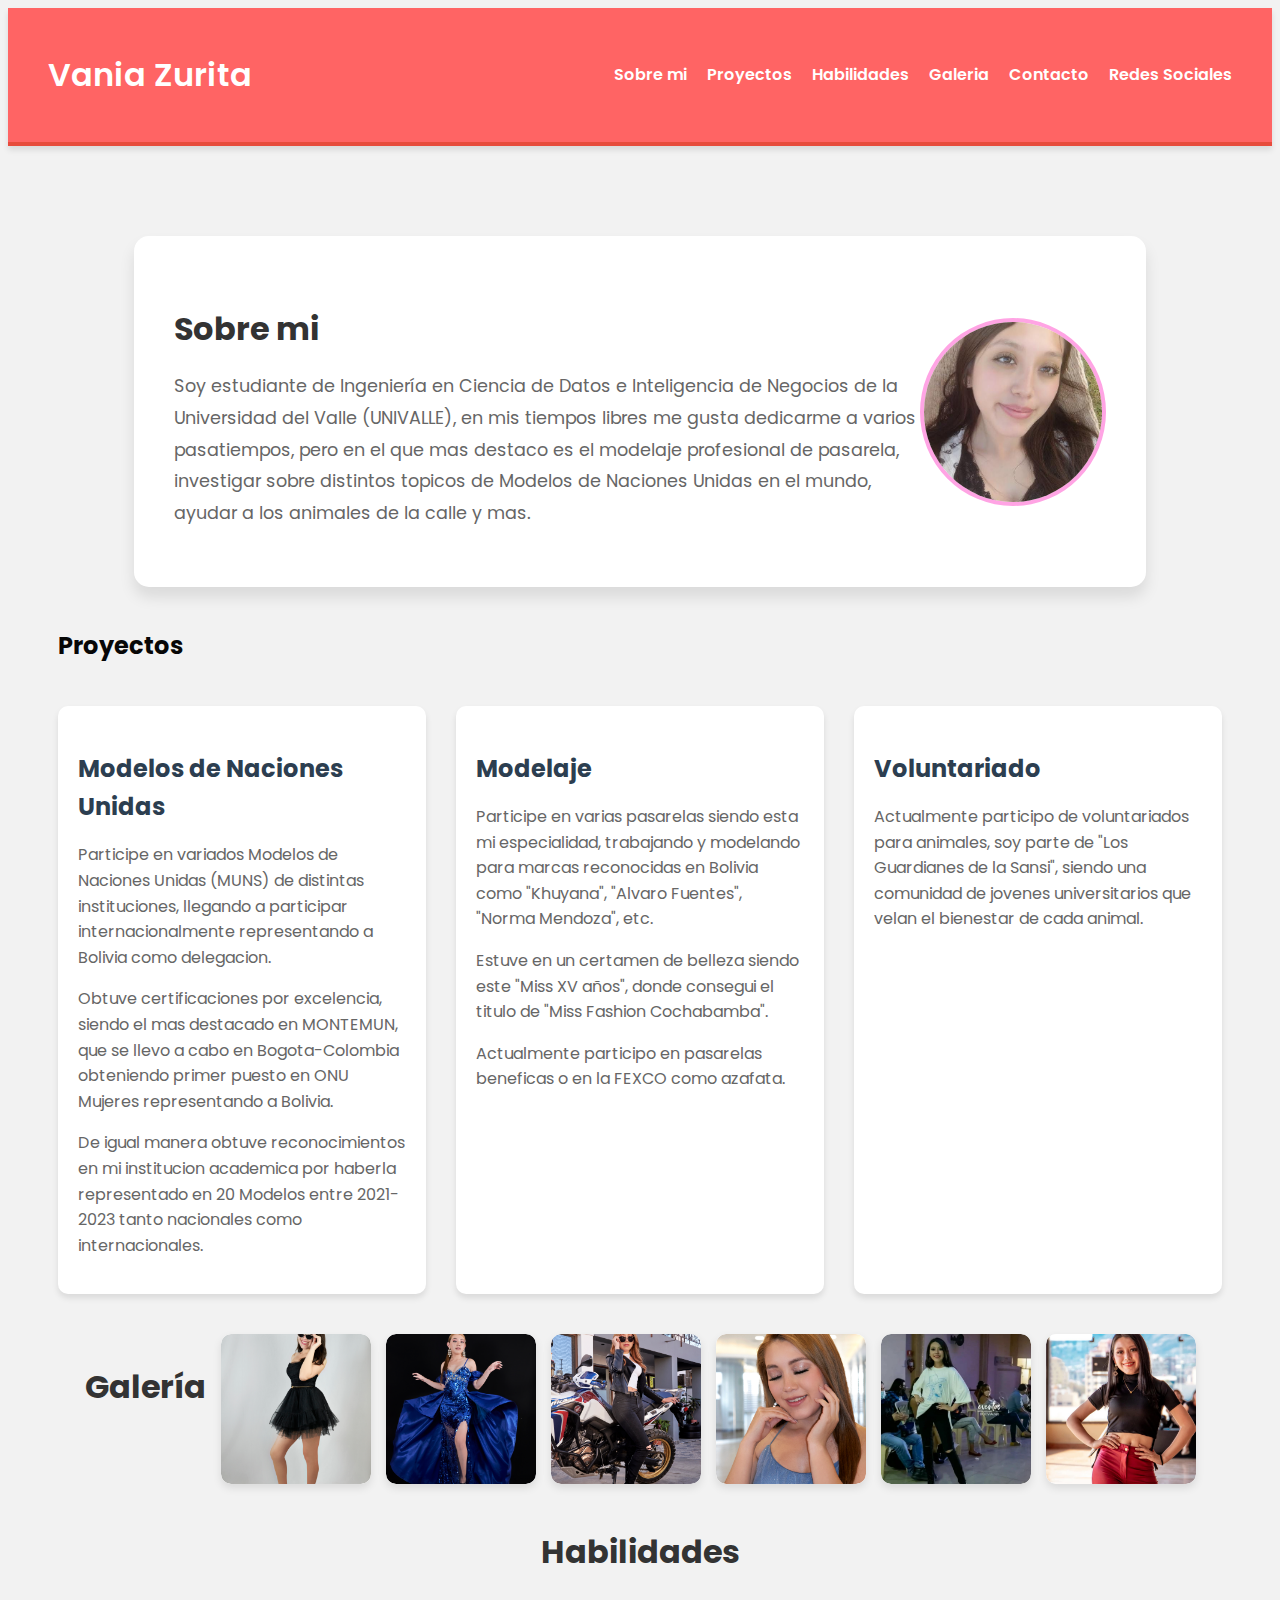
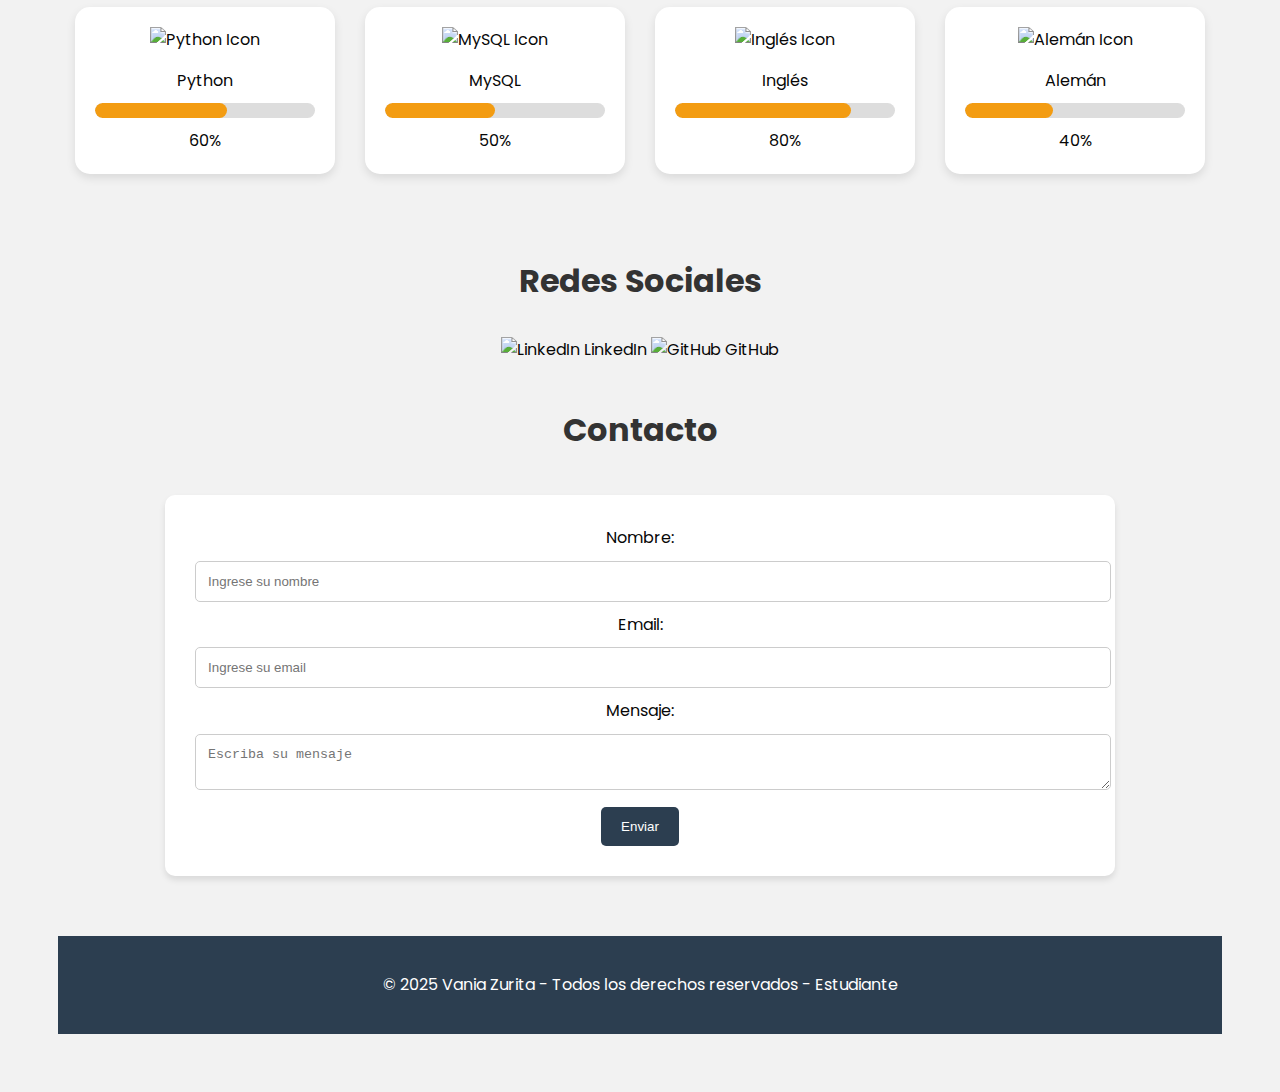
==== index.html @ a426ec50 "Update and rename vania.html to index.html" ====
<!DOCTYPE html>
<html lang="en">
<head>
    <meta charset="UTF-8">
    <meta name="viewport" content="width=device-width, initial-scale=1.0">
    <title>Portafolio personal</title>
    <link rel="stylesheet" href = "css/style.css">
    <link href="https://fonts.googleapis.com/css2?family=Poppins:wght@300;400;600&display=swap" rel="stylesheet">
</head>
<header>
    <h1>Vania Zurita</h1>
    <nav>
        <ul>
        <li><a href="#about">Sobre mi</a></li>
        <li><a href="#projects">Proyectos</a></li>
        <li><a href="#skills">Habilidades</a></li>
        <li><a href="#gallery">Galeria</a></li>
        <li><a href="#contact">Contacto</a></li>
        <li><a href="#social">Redes Sociales</a></li>       
        </ul>
    </nav>
</header>
<div class="container">
    <section id="about" class="hero">
    <div>
        <h2>Sobre mi</h2>
        <p>Soy estudiante de Ingeniería en Ciencia de Datos e
            Inteligencia de Negocios de la Universidad del Valle (UNIVALLE),
            en mis tiempos libres me gusta dedicarme a varios pasatiempos,
            pero en el que mas destaco es el modelaje profesional de pasarela,
            investigar sobre distintos topicos de Modelos de Naciones Unidas en
            el mundo, ayudar a los animales de la calle y mas.
        </p>
    </div>
        <img src="galeria/perfil/perfilportafolio.jpg" alt="Vania Zurita">
    </section>
    <section id="projects">
        <h2>Proyectos</h2>
        <div class="projects">
            <div class="project">
                <h3>Modelos de Naciones Unidas</h3>
                <p>Participe en variados Modelos de Naciones Unidas (MUNS) de distintas instituciones, llegando a participar internacionalmente representando a Bolivia como delegacion.</p>
                <p>Obtuve certificaciones por excelencia, siendo el mas destacado en MONTEMUN, que se llevo a cabo en Bogota-Colombia obteniendo primer puesto en ONU Mujeres representando a Bolivia.</p>
                <p>De igual manera obtuve reconocimientos en mi institucion academica por haberla representado en 20 Modelos entre 2021-2023 tanto nacionales como internacionales.</p>
                 </div>
            <div class="project">
                <h3>Modelaje</h3>
                <p>Participe en varias pasarelas siendo esta mi especialidad, trabajando y modelando para marcas reconocidas en Bolivia como "Khuyana", "Alvaro Fuentes", "Norma Mendoza", etc.</p>
                <p>Estuve en un certamen de belleza siendo este "Miss XV años", donde consegui el titulo de "Miss Fashion Cochabamba".</p>
                <p>Actualmente participo en pasarelas beneficas o en la FEXCO como azafata.</p>          
            </div>
            <div class="project">
                    <h3>Voluntariado</h3>
                    <p>Actualmente participo de voluntariados para animales, soy parte de "Los Guardianes de la Sansi", siendo una comunidad de jovenes universitarios que velan el bienestar de cada animal.</p>
            </div>
        </div>
    </section>
   
    <section id="gallery"></section>
    <div class="gallery">
        <h2>Galería</h2>
        <div class="gallery-item">
            <img src="galeria/1.jpg" alt="Vania Zurita">
            
        </div>
        <div class="gallery-item">
            <img src="galeria/2.jpg" alt="Vania Zurita">
            
        </div>
        <div class="gallery-item">
            <img src="galeria/3.jpg" alt="Vania Zurita">
            
        </div>  
        <div class="gallery-item">
            <img src="galeria/4.jpg" alt="Vania Zurita">
            
        </div> 
        <div class="gallery-item">
            <img src="galeria/5.jpg" alt="Vania Zurita">
            
        </div> 

        <div class="gallery-item">
            <img src="galeria/6.jpg" alt="Vania Zurita">
            
        </div> 



    
        <section id="skills" class="skills">
            <h2>Habilidades</h2>
            <div class="skills-container">
                <!-- Lista de habilidades -->
                <script>
                    const skills = [
                        { name: "Python", level: 60, icon: "https://upload.wikimedia.org/wikipedia/commons/c/c3/Python-logo-notext.svg" },
                        { name: "MySQL", level: 50, icon: "https://upload.wikimedia.org/wikipedia/en/d/dd/MySQL_logo.svg" },
                        { name: "Inglés", level: 80, icon: "https://upload.wikimedia.org/wikipedia/commons/thumb/a/a4/Flag_of_the_United_States.svg/1280px-Flag_of_the_United_States.svg.png" },
                        { name: "Alemán", level: 40, icon: "https://upload.wikimedia.org/wikipedia/commons/b/ba/Flag_of_Germany.svg" },
                         ];
        
                    document.addEventListener("DOMContentLoaded", function () {
                        const container = document.querySelector(".skills-container");
                        skills.forEach(skill => {
                            const skillCard = document.createElement("div");
                            skillCard.classList.add("skill-card");
                            skillCard.innerHTML = `
                                <div class="skill-icon">
                                    <img src="${skill.icon}" alt="${skill.name} Icon" class="icon">
                                </div>
                                <label>${skill.name}</label>
                                <div class="progress-bar">
                                    <div class="progress" style="width: ${skill.level}%;"></div>
                                </div>
                                <span>${skill.level}%</span>
                            `;
                            container.appendChild(skillCard);
                        });
                    });
                </script>
            </div>
        </section>
        
        <section id="social">
            <h2>Redes Sociales</h2>
            <div class="social-links">
                <a href="https://www.linkedin.com/in/lu-zurita-6468a4356" target="_blank">
                    <img class="social-icon" src="https://store-images.s-microsoft.com/image/apps.46485.9007199266245564.44dc7699-748d-4c34-ba5e-d04eb48f7960.df3dbdf7-e6b9-4d2a-a5ad-3b91e430d172" alt="LinkedIn" />
                    LinkedIn
                </a>
                <a href="https://https://github.com/kitty-lu" target="_blank">
                    <img class="social-icon" src="https://upload.wikimedia.org/wikipedia/commons/thumb/c/c2/GitHub_Invertocat_Logo.svg/180px-GitHub_Invertocat_Logo.svg.png" alt="GitHub" />
                    GitHub
                </a>
            </div>
        </section>
        
        
        
    <section id="contact">

        <h2>Contacto</h2>
        <div class="contact-form">
            <form action="">
                <label for="name">Nombre:</label>
                <input type="text" id="name" name="name" placeholder="Ingrese su nombre">
                <label for="email">Email:</label>
                <input type="email" id="email" name="email" placeholder="Ingrese su email">
                <label for="message">Mensaje:</label>
                <textarea id="message" name="message" placeholder="Escriba su mensaje"></textarea>
                <button type="submit">Enviar</button>
            </form>
        </div>
    </section>


</div>
<footer>
    <p>© 2025 Vania Zurita - Todos los derechos reservados - Estudiante </p>
</footer>
<body>
    
</body>
</html>
---- css/style.css ----
body {
    background-color: #f2f2f2;
    font-family: 'Poppins', sans-serif;
    color: #070707;
    line-height: 1.6;
    transition: background-color 0.3s, color 0.3s;
}

/* Enlaces */
a {
    text-decoration: none;
    color: inherit;
}


/* Header */
header {
    background-color: #ff6464;
    padding: 20px 40px;
    box-shadow: 0px 4px 6px rgba(0, 0, 0, 0.1);
    display: flex;
    justify-content: space-between;
    align-items: center;
    border-bottom: 4px solid #e74c3c;
}

header h1 {
    font-size: 2rem;
    color: #fff;
    font-weight: 600;
}

nav ul {
    list-style: none;
    display: flex;
    gap: 20px;
}

nav ul li a {
    color: white;
    font-weight: 600;
    transition: color 0.3s;
}

nav ul li a:hover {
    color: #ff0033;
}

/* Hero Section */
.hero {
    display: flex;
    justify-content: space-between;
    align-items: center;
    margin: 40px 0;
    padding: 30px;
    background-color: white;
    border-radius: 10px;
    box-shadow: 0px 4px 6px rgba(0, 0, 0, 0.1);
    transition: transform 0.3s ease;
}

.hero:hover {
    transform: scale(1.02);
}

.hero img {
    border-radius: 50%;
    width: 180px;
    height: 180px;
    object-fit: cover;
    border: 4px solid #ffa4e4;
}

.hero h2 {
    font-size: 2rem;
    color: #333;
    margin-bottom: 10px;
}

.hero p {
    font-size: 1.1rem;
    color: #666;
    line-height: 1.8;
}
/* Hero Section */
.hero {
    display: flex;
    justify-content: space-between;
    align-items: center;
    margin: 40px auto;  /* Centrado y separación */
    padding: 40px;  /* Un poco más de padding para espacio interno */
    background-color: white;
    border-radius: 15px;  /* Bordes más redondeados */
    box-shadow: 0px 10px 15px rgba(0, 0, 0, 0.1);  /* Sombra más marcada para efecto "cajita" */
    width: 80%;  /* Ancho reducido para que se vea como una caja centrada */
    transition: transform 0.3s ease;
}

.hero:hover {
    transform: scale(1.02);  /* Efecto sutil al pasar el ratón */
}

.hero img {
    border-radius: 50%;
    width: 180px;
    height: 180px;
    object-fit: cover;
    border: 4px solid #ffa4e4;  /* Borde rosa claro */
}

.hero h2 {
    font-size: 2rem;
    color: #333;
    margin-bottom: 10px;
}

.hero p {
    font-size: 1.1rem;
    color: #666;
    line-height: 1.8;
}

/* Añadir margen alrededor de la caja */
.container {
    padding: 50px;
}

/* Efectos adicionales */
.hero:hover {
    box-shadow: 0px 12px 20px rgba(0, 0, 0, 0.15);  /* Aumentar la sombra al hacer hover */
}

/* Projects Section */
.projects {
    display: grid;
    grid-template-columns: repeat(auto-fit, minmax(300px, 1fr));
    gap: 30px;
    margin-top: 40px;
}

.project {
    background-color: white;
    padding: 20px;
    border-radius: 10px;
    box-shadow: 0px 4px 6px rgba(0, 0, 0, 0.1);
    transition: transform 0.3s, box-shadow 0.3s;
}

.project:hover {
    transform: translateY(-5px);
    box-shadow: 0px 8px 12px rgba(0, 0, 0, 0.2);
}

.project h3 {
    font-size: 1.5rem;
    color: #2c3e50;
    margin-bottom: 10px;
}

.project p {
    color: #666;
    font-size: 1rem;
}

/* Gallery Section */
.gallery {
    margin: 40px 0;
    text-align: center;
}

.gallery h2 {
    font-size: 2rem;
    color: #333;
    margin-bottom: 30px;
}

.gallery-container {
    display: grid;
    grid-template-columns: repeat(auto-fill, minmax(150px, 1fr));
    gap: 15px;
    justify-items: center;
    padding: 0 20px;
}

.gallery-item {
    background-color: #fff;
    border-radius: 10px;
    overflow: hidden;
    box-shadow: 0px 4px 8px rgba(0, 0, 0, 0.1);
    transition: transform 0.4s ease, box-shadow 0.4s ease;
}

.gallery-item img {
    width: 800px;
    height: 800px; 
    object-fit: cover; 
    border-radius: 10px; 
}
.gallery {
    display: flex;
    flex-wrap: wrap;
    justify-content: center;
    gap: 15px;
}

.gallery-item {
    width: 150px; /* Ajusta el tamaño según lo necesites */
    height: 150px;
    overflow: hidden;
    border-radius: 10px;
    box-shadow: 0px 4px 8px rgba(0, 0, 0, 0.1);
    transition: transform 0.3s ease-in-out;
}

.gallery-item img {
    width: 100%;
    height: 100%;
    object-fit: cover;
}

.gallery-item:hover {
    transform: scale(1.05);
}


/* Skills Section */
.skills-container {
    display: flex;
    justify-content: space-around;
    gap: 30px;
    margin-bottom: 40px;
}

.skill-card {
    display: flex;
    flex-direction: column;
    align-items: center;
    width: 220px;
    padding: 20px;
    background-color: white;
    border-radius: 15px;
    box-shadow: 0px 4px 10px rgba(0, 0, 0, 0.1);
    text-align: center;
    transition: transform 0.3s ease;
}

.skill-card:hover {
    transform: translateY(-5px);
}

.skill-icon {
    margin-bottom: 15px;
}

.icon {
    width: 50px;
    height: 50px;
    object-fit: contain;
}

.progress-bar {
    width: 100%;
    height: 15px;
    background-color: #ddd;
    border-radius: 10px;
    overflow: hidden;
    margin: 10px 0;
}

.progress {
    height: 100%;
    background-color: #f39c12;
    border-radius: 10px;
}

.skill label {
    font-weight: bold;
    margin-bottom: 10px;
}

.skill span {
    font-size: 1.1rem;
    font-weight: 600;
}

/* Recommendations Section */
.recommendations {
    margin: 40px 0;
    text-align: center;
}

.recommendations h2 {
    font-size: 2rem;
    color: #333;
    margin-bottom: 30px;
}

.recommendations-container {
    display: flex;
    justify-content: space-around;
    gap: 30px;
    flex-wrap: wrap;
}

.recommendation-card {
    background-color: #ffffff;
    border-radius: 15px;
    padding: 25px;
    max-width: 250px;
    width: 100%;
    box-shadow: 0px 6px 12px rgba(0, 0, 0, 0.1);
    transition: transform 0.3s ease, box-shadow 0.3s ease;
    text-align: center;
}

.recommendation-card:hover {
    transform: translateY(-5px);
    box-shadow: 0px 8px 16px rgba(0, 0, 0, 0.2);
}

.quote {
    font-size: 1.1rem;
    font-style: italic;
    color: #555;
    margin-bottom: 15px;
}

.author {
    font-weight: bold;
    color: #f39c12;
    font-size: 1rem;
}

/* Articles Section */
.articles {
    margin: 40px 0;
    text-align: center;
}

.articles h2 {
    font-size: 2rem;
    color: #333;
    margin-bottom: 30px;
}

.articles-container {
    display: flex;
    justify-content: space-around;
    gap: 30px;
    flex-wrap: wrap;
}

.article-card {
    background-color: #ffffff;
    border-radius: 10px;
    padding: 20px;
    max-width: 270px;
    width: 100%;
    box-shadow: 0px 4px 8px rgba(0, 0, 0, 0.1);
    transition: transform 0.3s ease, box-shadow 0.3s ease;
    text-align: left;
}

.article-card:hover {
    transform: translateY(-5px);
    box-shadow: 0px 8px 16px rgba(0, 0, 0, 0.2);
}

.article-title {
    font-size: 1.2rem;
    font-weight: bold;
    color: #2c3e50;
    margin-bottom: 10px;
}

.article-summary {
    font-size: 1rem;
    color: #7f8c8d;
    margin-bottom: 15px;
}

.read-more {
    font-size: 1rem;
    font-weight: bold;
    color: #f39c12;
    text-decoration: none;
}

.read-more:hover {
    text-decoration: underline;
}

/* Contact Section */
.contact-form {
    background-color: white;
    padding: 30px;
    border-radius: 10px;
    box-shadow: 0px 4px 6px rgba(0, 0, 0, 0.1);
    margin-top: 40px;
}

.contact-form input,
.contact-form textarea,
.contact-form select {
    width: 100%;
    padding: 12px;
    margin: 10px 0;
    border: 1px solid #ccc;
    border-radius: 5px;
}

.contact-form button {
    background-color: #2c3e50;
    color: white;
    border: none;
    padding: 12px 20px;
    cursor: pointer;
    border-radius: 5px;
    transition: background-color 0.3s;
}

.contact-form button:hover {
    background-color: #f39c12;
}

.container {
    padding: 50px;
}

/* Footer */
footer {
    text-align: center;
    padding: 20px;
    background-color: #2c3e50;
    color: white;
    margin-top: 60px;
}
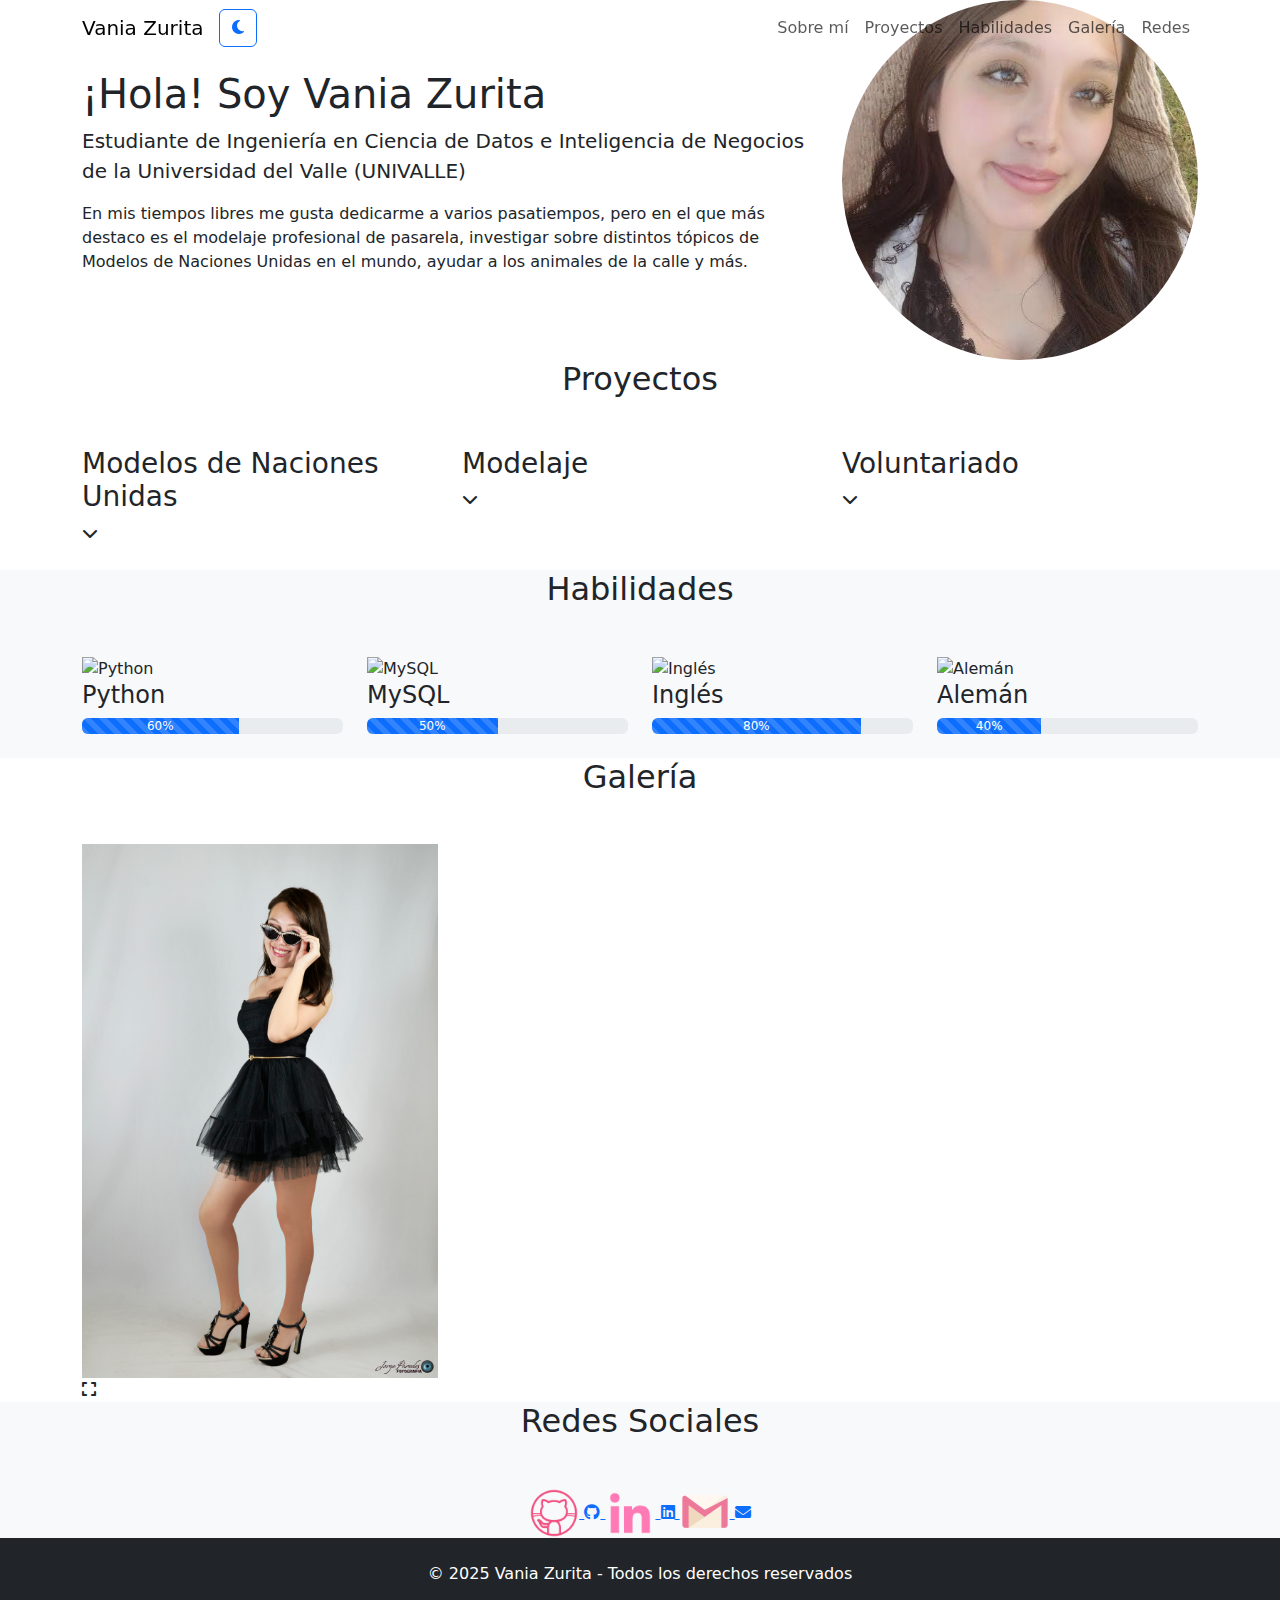
==== commit 2a917af9: "lalala" ====
--- a/index.html
+++ b/index.html
@@ -1,167 +1,217 @@
 <!DOCTYPE html>
-<html lang="en">
+<html lang="es">
 <head>
     <meta charset="UTF-8">
     <meta name="viewport" content="width=device-width, initial-scale=1.0">
-    <title>Portafolio personal</title>
-    <link rel="stylesheet" href = "css/style.css">
-    <link href="https://fonts.googleapis.com/css2?family=Poppins:wght@300;400;600&display=swap" rel="stylesheet">
+    <title>Portafolio - Vania Zurita</title>
+    <link href="https://cdn.jsdelivr.net/npm/bootstrap@5.3.3/dist/css/bootstrap.min.css" rel="stylesheet">
+    <link href="https://cdnjs.cloudflare.com/ajax/libs/aos/2.3.4/aos.css" rel="stylesheet">
+    <link rel="stylesheet" href="style.css">
 </head>
-<header>
-    <h1>Vania Zurita</h1>
-    <nav>
-        <ul>
-        <li><a href="#about">Sobre mi</a></li>
-        <li><a href="#projects">Proyectos</a></li>
-        <li><a href="#skills">Habilidades</a></li>
-        <li><a href="#gallery">Galeria</a></li>
-        <li><a href="#contact">Contacto</a></li>
-        <li><a href="#social">Redes Sociales</a></li>       
-        </ul>
+<body>
+    <nav class="navbar navbar-expand-lg fixed-top" id="mainNav">
+        <div class="container">
+            <a class="navbar-brand" href="#page-top">Vania Zurita</a>
+            <div class="d-flex align-items-center">
+                <button id="darkModeToggle" class="btn btn-outline-primary me-2">
+                    <i class="fas fa-moon"></i>
+                </button>
+                <button class="navbar-toggler" type="button" data-bs-toggle="collapse" data-bs-target="#navbarResponsive">
+                    <span class="navbar-toggler-icon"></span>
+                </button>
+            </div>
+            <div class="collapse navbar-collapse" id="navbarResponsive">
+                <ul class="navbar-nav ms-auto">
+                    <li class="nav-item"><a class="nav-link" href="#about">Sobre mí</a></li>
+                    <li class="nav-item"><a class="nav-link" href="#projects">Proyectos</a></li>
+                    <li class="nav-item"><a class="nav-link" href="#skills">Habilidades</a></li>
+                    <li class="nav-item"><a class="nav-link" href="#gallery">Galería</a></li>
+                    <li class="nav-item"><a class="nav-link" href="#social">Redes</a></li>
+                </ul>
+            </div>
+        </div>
     </nav>
-</header>
-<div class="container">
-    <section id="about" class="hero">
-    <div>
-        <h2>Sobre mi</h2>
-        <p>Soy estudiante de Ingeniería en Ciencia de Datos e
-            Inteligencia de Negocios de la Universidad del Valle (UNIVALLE),
-            en mis tiempos libres me gusta dedicarme a varios pasatiempos,
-            pero en el que mas destaco es el modelaje profesional de pasarela,
-            investigar sobre distintos topicos de Modelos de Naciones Unidas en
-            el mundo, ayudar a los animales de la calle y mas.
-        </p>
+
+    <header class="hero" id="about">
+        <div class="container">
+            <div class="row align-items-center">
+                <div class="col-lg-8" data-aos="fade-right">
+                    <h1>¡Hola! Soy Vania Zurita</h1>
+                    <p class="lead">Estudiante de Ingeniería en Ciencia de Datos e Inteligencia de Negocios de la Universidad del Valle (UNIVALLE)</p>
+                    <p>En mis tiempos libres me gusta dedicarme a varios pasatiempos, pero en el que más destaco es el modelaje profesional
+                        de pasarela, investigar sobre distintos tópicos de Modelos de Naciones Unidas en el mundo, ayudar a los animales de
+                        la calle y más.</p>
+                </div>
+                <div class="col-lg-4" data-aos="fade-left">
+                    <div class="profile-image">
+                        <img src="galeria/perfil/perfilportafolio.jpg" 
+                             alt="Vania Zurita" 
+                             class="img-fluid rounded-circle">
+                    </div>
+                </div>
+            </div>
+        </div>
+    </header>
+
+    <section id="projects" class="section-padding">
+        <div class="container">
+            <h2 class="text-center mb-5" data-aos="fade-up">Proyectos</h2>
+            <div class="row">
+                <div class="col-lg-4 mb-4" data-aos="fade-up" data-aos-delay="100">
+                    <div class="project-card">
+                        <div class="project-header" data-bs-toggle="collapse" data-bs-target="#project1">
+                            <h3>Modelos de Naciones Unidas</h3>
+                            <i class="fas fa-chevron-down"></i>
+                        </div>
+                        <div class="collapse" id="project1">
+                            <div class="project-content">
+                                <p>Participé en variados Modelos de Naciones Unidas (MUNS) de distintas instituciones, llegando a participar internacionalmente representando a Bolivia como delegación.</p>
+                                <p>Obtuve certificaciones por excelencia, siendo el más destacado en MONTEMUN, que se llevó a cabo en Bogotá-Colombia obteniendo primer puesto en ONU Mujeres representando a Bolivia.</p>
+                                <p>De igual manera obtuve reconocimientos en mi institución académica por haberla representado en 20 Modelos entre 2021-2023 tanto nacionales como internacionales.</p>
+                            </div>
+                        </div>
+                    </div>
+                </div>
+                <div class="col-lg-4 mb-4" data-aos="fade-up" data-aos-delay="200">
+                    <div class="project-card">
+                        <div class="project-header" data-bs-toggle="collapse" data-bs-target="#project2">
+                            <h3>Modelaje</h3>
+                            <i class="fas fa-chevron-down"></i>
+                        </div>
+                        <div class="collapse" id="project2">
+                            <div class="project-content">
+                                <p>Participé en varias pasarelas siendo esta mi especialidad, trabajando y modelando para marcas reconocidas en Bolivia como "Khuyana", "Alvaro Fuentes", "Norma Mendoza", etc.</p>
+                                <p>Estuve en un certamen de belleza siendo este "Miss XV años", donde conseguí el título de "Miss Fashion Cochabamba".</p>
+                                <p>Actualmente participo en pasarelas benéficas o en la FEXCO como azafata.</p>
+                            </div>
+                        </div>
+                    </div>
+                </div>
+                <div class="col-lg-4 mb-4" data-aos="fade-up" data-aos-delay="300">
+                    <div class="project-card">
+                        <div class="project-header" data-bs-toggle="collapse" data-bs-target="#project3">
+                            <h3>Voluntariado</h3>
+                            <i class="fas fa-chevron-down"></i>
+                        </div>
+                        <div class="collapse" id="project3">
+                            <div class="project-content">
+                                <p>Actualmente participo de voluntariados para animales, soy parte de "Los Guardianes de la Sansi", siendo una comunidad de jóvenes universitarios que velan el bienestar de cada animal.</p>
+                                <p>Organizamos eventos de adopción, campañas de esterilización y brindamos apoyo a refugios locales.</p>
+                            </div>
+                        </div>
+                    </div>
+                </div>
+            </div>
+        </div>
+    </section>
+
+    <section id="skills" class="section-padding bg-light">
+        <div class="container">
+            <h2 class="text-center mb-5" data-aos="fade-up">Habilidades</h2>
+            <div class="row">
+                <div class="col-md-3 mb-4" data-aos="fade-up" data-aos-delay="100">
+                    <div class="skill-card">
+                        <img src="https://upload.wikimedia.org/wikipedia/commons/c/c3/Python-logo-notext.svg" alt="Python" class="skill-icon">
+                        <h4>Python</h4>
+                        <div class="progress">
+                            <div class="progress-bar progress-bar-striped progress-bar-animated" role="progressbar" style="width: 60%" aria-valuenow="60" aria-valuemin="0" aria-valuemax="100">60%</div>
+                        </div>
+                    </div>
+                </div>
+                <div class="col-md-3 mb-4" data-aos="fade-up" data-aos-delay="200">
+                    <div class="skill-card">
+                        <img src="https://upload.wikimedia.org/wikipedia/en/d/dd/MySQL_logo.svg" alt="MySQL" class="skill-icon">
+                        <h4>MySQL</h4>
+                        <div class="progress">
+                            <div class="progress-bar progress-bar-striped progress-bar-animated" role="progressbar" style="width: 50%" aria-valuenow="50" aria-valuemin="0" aria-valuemax="100">50%</div>
+                        </div>
+                    </div>
+                </div>
+                <div class="col-md-3 mb-4" data-aos="fade-up" data-aos-delay="300">
+                    <div class="skill-card">
+                        <img src="https://upload.wikimedia.org/wikipedia/commons/thumb/a/a4/Flag_of_the_United_States.svg/1280px-Flag_of_the_United_States.svg.png" alt="Inglés" class="skill-icon">
+                        <h4>Inglés</h4>
+                        <div class="progress">
+                            <div class="progress-bar progress-bar-striped progress-bar-animated" role="progressbar" style="width: 80%" aria-valuenow="80" aria-valuemin="0" aria-valuemax="100">80%</div>
+                        </div>
+                    </div>
+                </div>
+                <div class="col-md-3 mb-4" data-aos="fade-up" data-aos-delay="400">
+                    <div class="skill-card">
+                        <img src="https://upload.wikimedia.org/wikipedia/commons/b/ba/Flag_of_Germany.svg" alt="Alemán" class="skill-icon">
+                        <h4>Alemán</h4>
+                        <div class="progress">
+                            <div class="progress-bar progress-bar-striped progress-bar-animated" role="progressbar" style="width: 40%" aria-valuenow="40" aria-valuemin="0" aria-valuemax="100">40%</div>
+                        </div>
+                    </div>
+                </div>
+            </div>
+        </div>
+    </section>
+
+    <section id="gallery" class="section-padding">
+        <div class="container">
+            <h2 class="text-center mb-5" data-aos="fade-up">Galería</h2>
+            <div class="row g-4">
+                <div class="col-md-4" data-aos="zoom-in" data-aos-delay="100">
+                    <div class="gallery-item" data-bs-toggle="modal" data-bs-target="#galleryModal" data-img="https://images.unsplash.com/photo-1600880292203-757bb62b4baf">
+                        <img src="galeria/1.jpg" alt="Gallery 1" class="img-fluid">
+                        <div class="gallery-overlay">
+                            <i class="fas fa-expand"></i>
+                        </div>
+                    </div>
+                </div>
+                <!-- Repeat for other gallery items -->
+            </div>
+        </div>
+    </section>
+
+    <section id="social" class="section-padding bg-light">
+        <div class="container">
+            <h2 class="text-center mb-5" data-aos="fade-up">Redes Sociales</h2>
+            <div class="social-icons text-center">
+                <a href="https://github.com/kitty-lu" target="_blank" class="social-icon" data-aos="zoom-in" data-aos-delay="100">
+                    <img src="galeria/lnks/github.png" alt="GitHub" width="50">
+                    <i class="fab fa-github"></i>
+                </a>
+                <a href="https://www.linkedin.com/in/lu-zurita-6468a4356" target="_blank" class="social-icon" data-aos="zoom-in" data-aos-delay="200">
+                    <img src="galeria/lnks/in.png" alt="LinkedIn" width="50">
+                    <i class="fab fa-linkedin"></i>
+
+                </a>
+                <a href="mailto:vlucyzg@gmail.com" class="social-icon" data-aos="zoom-in" data-aos-delay="300">
+                    <img src="galeria/lnks/mail.png" alt="Email" width="50">
+                    <i class="fas fa-envelope"></i>
+                </a>
+            </div>
+        </div>
+    </section>
+
+    <!-- Gallery Modal -->
+    <div class="modal fade" id="galleryModal" tabindex="-1">
+        <div class="modal-dialog modal-lg">
+            <div class="modal-content">
+                <div class="modal-body">
+                    <img src="" class="img-fluid" id="modalImage">
+                </div>
+            </div>
+        </div>
     </div>
-        <img src="galeria/perfil/perfilportafolio.jpg" alt="Vania Zurita">
-    </section>
-    <section id="projects">
-        <h2>Proyectos</h2>
-        <div class="projects">
-            <div class="project">
-                <h3>Modelos de Naciones Unidas</h3>
-                <p>Participe en variados Modelos de Naciones Unidas (MUNS) de distintas instituciones, llegando a participar internacionalmente representando a Bolivia como delegacion.</p>
-                <p>Obtuve certificaciones por excelencia, siendo el mas destacado en MONTEMUN, que se llevo a cabo en Bogota-Colombia obteniendo primer puesto en ONU Mujeres representando a Bolivia.</p>
-                <p>De igual manera obtuve reconocimientos en mi institucion academica por haberla representado en 20 Modelos entre 2021-2023 tanto nacionales como internacionales.</p>
-                 </div>
-            <div class="project">
-                <h3>Modelaje</h3>
-                <p>Participe en varias pasarelas siendo esta mi especialidad, trabajando y modelando para marcas reconocidas en Bolivia como "Khuyana", "Alvaro Fuentes", "Norma Mendoza", etc.</p>
-                <p>Estuve en un certamen de belleza siendo este "Miss XV años", donde consegui el titulo de "Miss Fashion Cochabamba".</p>
-                <p>Actualmente participo en pasarelas beneficas o en la FEXCO como azafata.</p>          
-            </div>
-            <div class="project">
-                    <h3>Voluntariado</h3>
-                    <p>Actualmente participo de voluntariados para animales, soy parte de "Los Guardianes de la Sansi", siendo una comunidad de jovenes universitarios que velan el bienestar de cada animal.</p>
-            </div>
-        </div>
-    </section>
-   
-    <section id="gallery"></section>
-    <div class="gallery">
-        <h2>Galería</h2>
-        <div class="gallery-item">
-            <img src="galeria/1.jpg" alt="Vania Zurita">
-            
-        </div>
-        <div class="gallery-item">
-            <img src="galeria/2.jpg" alt="Vania Zurita">
-            
-        </div>
-        <div class="gallery-item">
-            <img src="galeria/3.jpg" alt="Vania Zurita">
-            
-        </div>  
-        <div class="gallery-item">
-            <img src="galeria/4.jpg" alt="Vania Zurita">
-            
-        </div> 
-        <div class="gallery-item">
-            <img src="galeria/5.jpg" alt="Vania Zurita">
-            
-        </div> 
-
-        <div class="gallery-item">
-            <img src="galeria/6.jpg" alt="Vania Zurita">
-            
-        </div> 
-
-
-
-    
-        <section id="skills" class="skills">
-            <h2>Habilidades</h2>
-            <div class="skills-container">
-                <!-- Lista de habilidades -->
-                <script>
-                    const skills = [
-                        { name: "Python", level: 60, icon: "https://upload.wikimedia.org/wikipedia/commons/c/c3/Python-logo-notext.svg" },
-                        { name: "MySQL", level: 50, icon: "https://upload.wikimedia.org/wikipedia/en/d/dd/MySQL_logo.svg" },
-                        { name: "Inglés", level: 80, icon: "https://upload.wikimedia.org/wikipedia/commons/thumb/a/a4/Flag_of_the_United_States.svg/1280px-Flag_of_the_United_States.svg.png" },
-                        { name: "Alemán", level: 40, icon: "https://upload.wikimedia.org/wikipedia/commons/b/ba/Flag_of_Germany.svg" },
-                         ];
-        
-                    document.addEventListener("DOMContentLoaded", function () {
-                        const container = document.querySelector(".skills-container");
-                        skills.forEach(skill => {
-                            const skillCard = document.createElement("div");
-                            skillCard.classList.add("skill-card");
-                            skillCard.innerHTML = `
-                                <div class="skill-icon">
-                                    <img src="${skill.icon}" alt="${skill.name} Icon" class="icon">
-                                </div>
-                                <label>${skill.name}</label>
-                                <div class="progress-bar">
-                                    <div class="progress" style="width: ${skill.level}%;"></div>
-                                </div>
-                                <span>${skill.level}%</span>
-                            `;
-                            container.appendChild(skillCard);
-                        });
-                    });
-                </script>
-            </div>
-        </section>
-        
-        <section id="social">
-            <h2>Redes Sociales</h2>
-            <div class="social-links">
-                <a href="https://www.linkedin.com/in/lu-zurita-6468a4356" target="_blank">
-                    <img class="social-icon" src="https://store-images.s-microsoft.com/image/apps.46485.9007199266245564.44dc7699-748d-4c34-ba5e-d04eb48f7960.df3dbdf7-e6b9-4d2a-a5ad-3b91e430d172" alt="LinkedIn" />
-                    LinkedIn
-                </a>
-                <a href="https://https://github.com/kitty-lu" target="_blank">
-                    <img class="social-icon" src="https://upload.wikimedia.org/wikipedia/commons/thumb/c/c2/GitHub_Invertocat_Logo.svg/180px-GitHub_Invertocat_Logo.svg.png" alt="GitHub" />
-                    GitHub
-                </a>
-            </div>
-        </section>
-        
-        
-        
-    <section id="contact">
-
-        <h2>Contacto</h2>
-        <div class="contact-form">
-            <form action="">
-                <label for="name">Nombre:</label>
-                <input type="text" id="name" name="name" placeholder="Ingrese su nombre">
-                <label for="email">Email:</label>
-                <input type="email" id="email" name="email" placeholder="Ingrese su email">
-                <label for="message">Mensaje:</label>
-                <textarea id="message" name="message" placeholder="Escriba su mensaje"></textarea>
-                <button type="submit">Enviar</button>
-            </form>
-        </div>
-    </section>
-
-
-</div>
-<footer>
-    <p>© 2025 Vania Zurita - Todos los derechos reservados - Estudiante </p>
-</footer>
-<body>
-    
+
+    <footer class="bg-dark text-white py-4">
+        <div class="container text-center">
+            <p>&copy; 2025 Vania Zurita - Todos los derechos reservados</p>
+        </div>
+    </footer>
+
+    <script src="https://cdn.jsdelivr.net/npm/bootstrap@5.3.3/dist/js/bootstrap.bundle.min.js"></script>
+    <link rel="stylesheet" href="https://cdnjs.cloudflare.com/ajax/libs/font-awesome/6.5.0/css/all.min.css">
+    <script src="https://cdnjs.cloudflare.com/ajax/libs/aos/2.3.4/aos.js"></script>
+    <script src="scripts.js"></script>
 </body>
 </html>
 
 
+
+
+
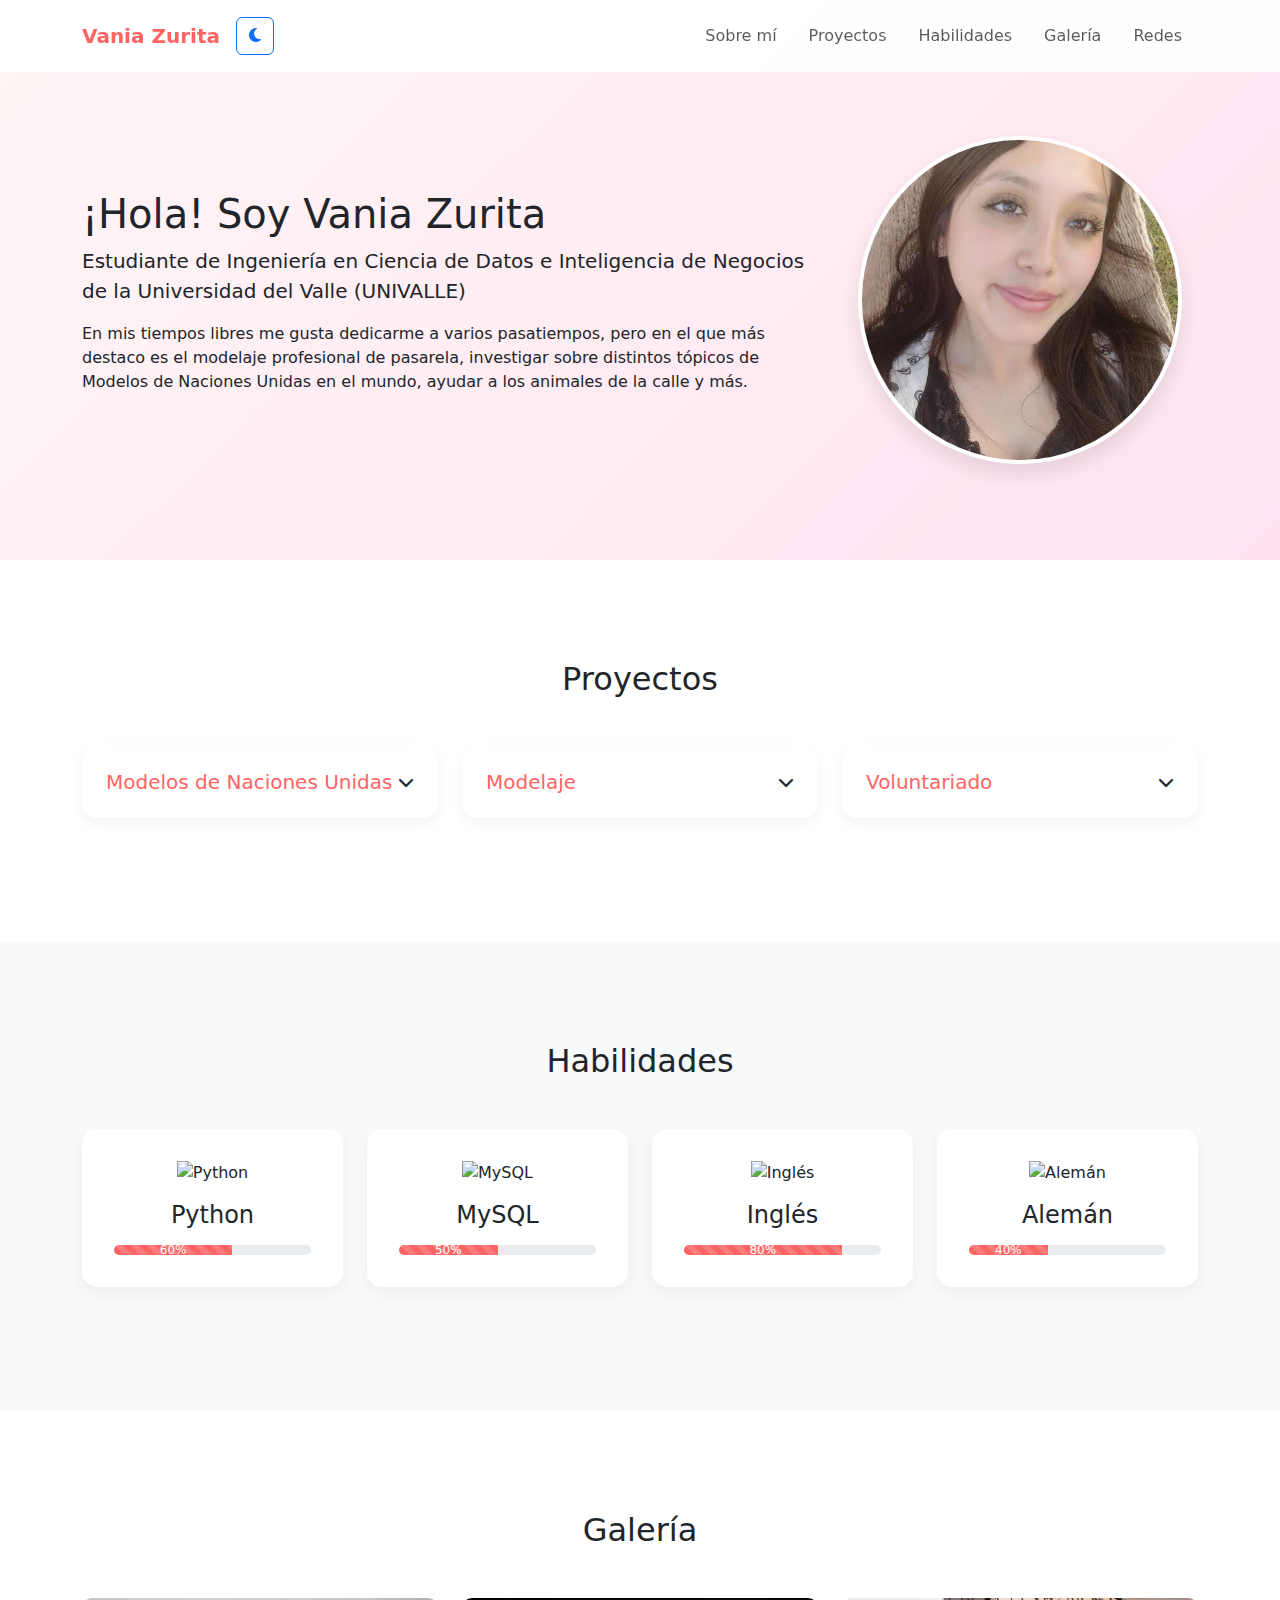
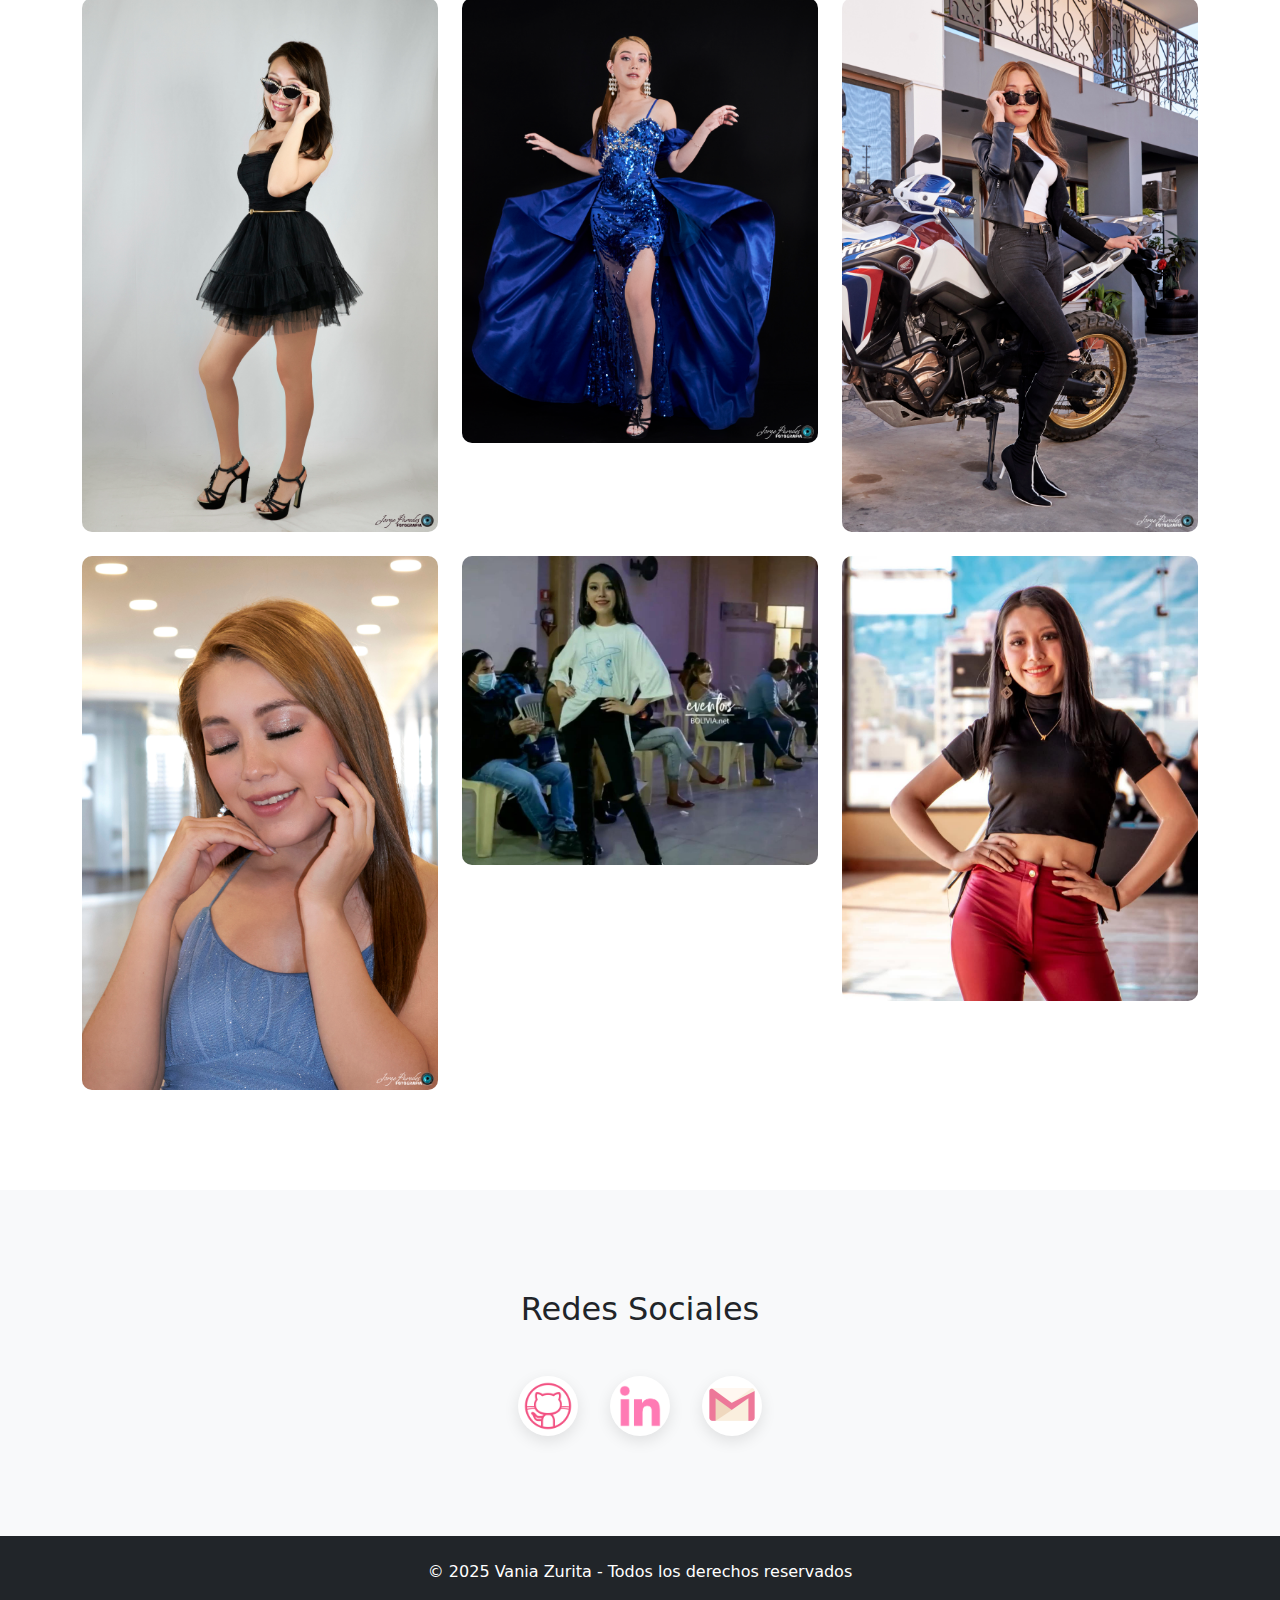
==== commit b747ef7f: "Update index.html" ====
--- a/index.html
+++ b/index.html
@@ -6,7 +6,7 @@
     <title>Portafolio - Vania Zurita</title>
     <link href="https://cdn.jsdelivr.net/npm/bootstrap@5.3.3/dist/css/bootstrap.min.css" rel="stylesheet">
     <link href="https://cdnjs.cloudflare.com/ajax/libs/aos/2.3.4/aos.css" rel="stylesheet">
-    <link rel="stylesheet" href="style.css">
+    <link rel="stylesheet" href="css/style.css">
 </head>
 <body>
     <nav class="navbar navbar-expand-lg fixed-top" id="mainNav">
@@ -154,34 +154,82 @@
             <h2 class="text-center mb-5" data-aos="fade-up">Galería</h2>
             <div class="row g-4">
                 <div class="col-md-4" data-aos="zoom-in" data-aos-delay="100">
-                    <div class="gallery-item" data-bs-toggle="modal" data-bs-target="#galleryModal" data-img="https://images.unsplash.com/photo-1600880292203-757bb62b4baf">
+                    <div class="gallery-item" data-bs-toggle="modal" data-bs-target="#galleryModal" data-img="galeria/1.jpg">
                         <img src="galeria/1.jpg" alt="Gallery 1" class="img-fluid">
                         <div class="gallery-overlay">
                             <i class="fas fa-expand"></i>
                         </div>
                     </div>
                 </div>
-                <!-- Repeat for other gallery items -->
-            </div>
-        </div>
-    </section>
-
+                <div class="col-md-4" data-aos="zoom-in" data-aos-delay="150">
+                    <div class="gallery-item" data-bs-toggle="modal" data-bs-target="#galleryModal" data-img="galeria/2.jpg">
+                        <img src="galeria/2.jpg" alt="Gallery 2" class="img-fluid">
+                        <div class="gallery-overlay">
+                            <i class="fas fa-expand"></i>
+                        </div>
+                    </div>
+                </div>
+                <div class="col-md-4" data-aos="zoom-in" data-aos-delay="200">
+                    <div class="gallery-item" data-bs-toggle="modal" data-bs-target="#galleryModal" data-img="galeria/3.jpg">
+                        <img src="galeria/3.jpg" alt="Gallery 3" class="img-fluid">
+                        <div class="gallery-overlay">
+                            <i class="fas fa-expand"></i>
+                        </div>
+                    </div>
+                </div>
+                <div class="col-md-4" data-aos="zoom-in" data-aos-delay="250">
+                    <div class="gallery-item" data-bs-toggle="modal" data-bs-target="#galleryModal" data-img="galeria/4.jpg">
+                        <img src="galeria/4.jpg" alt="Gallery 4" class="img-fluid">
+                        <div class="gallery-overlay">
+                            <i class="fas fa-expand"></i>
+                        </div>
+                    </div>
+                </div>
+                <div class="col-md-4" data-aos="zoom-in" data-aos-delay="300">
+                    <div class="gallery-item" data-bs-toggle="modal" data-bs-target="#galleryModal" data-img="galeria/5.jpg">
+                        <img src="galeria/5.jpg" alt="Gallery 5" class="img-fluid">
+                        <div class="gallery-overlay">
+                            <i class="fas fa-expand"></i>
+                        </div>
+                    </div>
+                </div>
+                <div class="col-md-4" data-aos="zoom-in" data-aos-delay="350">
+                    <div class="gallery-item" data-bs-toggle="modal" data-bs-target="#galleryModal" data-img="galeria/6.jpg">
+                        <img src="galeria/6.jpg" alt="Gallery 6" class="img-fluid">
+                        <div class="gallery-overlay">
+                            <i class="fas fa-expand"></i>
+                        </div>
+                    </div>
+                </div>
+            </div>
+        </div>
+    </section>
+    
+    <!-- Modal para mostrar imagen grande -->
+    <div class="modal fade" id="galleryModal" tabindex="-1" aria-labelledby="galleryModalLabel" aria-hidden="true">
+      <div class="modal-dialog modal-dialog-centered modal-lg">
+        <div class="modal-content bg-dark">
+          <div class="modal-body text-center p-0">
+            <img id="modalImage" src="" alt="Imagen ampliada" class="img-fluid w-100">
+          </div>
+        </div>
+      </div>
+    </div>
+    
     <section id="social" class="section-padding bg-light">
         <div class="container">
             <h2 class="text-center mb-5" data-aos="fade-up">Redes Sociales</h2>
             <div class="social-icons text-center">
                 <a href="https://github.com/kitty-lu" target="_blank" class="social-icon" data-aos="zoom-in" data-aos-delay="100">
                     <img src="galeria/lnks/github.png" alt="GitHub" width="50">
-                    <i class="fab fa-github"></i>
                 </a>
+
                 <a href="https://www.linkedin.com/in/lu-zurita-6468a4356" target="_blank" class="social-icon" data-aos="zoom-in" data-aos-delay="200">
                     <img src="galeria/lnks/in.png" alt="LinkedIn" width="50">
-                    <i class="fab fa-linkedin"></i>
 
                 </a>
                 <a href="mailto:vlucyzg@gmail.com" class="social-icon" data-aos="zoom-in" data-aos-delay="300">
                     <img src="galeria/lnks/mail.png" alt="Email" width="50">
-                    <i class="fas fa-envelope"></i>
                 </a>
             </div>
         </div>
@@ -207,7 +255,7 @@
     <script src="https://cdn.jsdelivr.net/npm/bootstrap@5.3.3/dist/js/bootstrap.bundle.min.js"></script>
     <link rel="stylesheet" href="https://cdnjs.cloudflare.com/ajax/libs/font-awesome/6.5.0/css/all.min.css">
     <script src="https://cdnjs.cloudflare.com/ajax/libs/aos/2.3.4/aos.js"></script>
-    <script src="scripts.js"></script>
+    <script src="js/scripts.js"></script>
 </body>
 </html>
 
--- a/css/style.css
+++ b/css/style.css
@@ -0,0 +1,247 @@
+:root {
+    --primary-color: #ff6464;
+    --secondary-color: #ffa4e4;
+    --dark-bg: #1a1a1a;
+    --light-bg: #f8f9fa;
+    --transition: all 0.3s ease;
+}
+
+/* Dark Mode Styles */
+body.dark-mode {
+    background-color: var(--dark-bg);
+    color: #1a0415;
+}
+
+body.dark-mode .navbar {
+    background-color: #520e4c !important;
+}
+
+body.dark-mode .navbar-light .navbar-brand,
+body.dark-mode .navbar-light .nav-link {
+    color: #fff !important;
+}
+
+body.dark-mode .project-card,
+body.dark-mode .skill-card {
+    background-color: #2d2d2d;
+    color: #fff;
+}
+
+/* Navbar Styles */
+.navbar {
+    transition: var(--transition);
+    padding: 1rem 0;
+    background-color: rgba(255, 255, 255, 0.95);
+}
+
+.navbar.scrolled {
+    box-shadow: 0 2px 10px rgba(0, 0, 0, 0.1);
+}
+
+.navbar-brand {
+    font-weight: 700;
+    color: var(--primary-color);
+}
+
+.nav-link {
+    font-weight: 500;
+    padding: 0.5rem 1rem !important;
+    transition: var(--transition);
+}
+
+.nav-link:hover {
+    color: var(--primary-color) !important;
+}
+
+/* Hero Section */
+.hero {
+    padding: 120px 0 80px;
+    background: linear-gradient(135deg, #fff6f6 0%, #ffe3f1 100%);
+}
+
+.profile-image {
+    position: relative;
+    padding: 1rem;
+}
+
+.profile-image::after {
+    content: '';
+    position: absolute;
+    top: 0;
+    right: 0;
+    bottom: 0;
+    left: 0;
+    border: 3px solid var(--secondary-color);
+    border-radius: 50%;
+    transform: rotate(-5deg);
+    z-index: -1;
+}
+
+.profile-image img {
+    border: 4px solid #fff;
+    box-shadow: 0 10px 20px rgba(0, 0, 0, 0.1);
+}
+
+/* Section Styles */
+.section-padding {
+    padding: 100px 0;
+}
+
+/* Project Cards */
+.project-card {
+    background: #fff;
+    border-radius: 15px;
+    box-shadow: 0 5px 15px rgba(0, 0, 0, 0.05);
+    overflow: hidden;
+    transition: var(--transition);
+}
+
+.project-card:hover {
+    transform: translateY(-5px);
+    box-shadow: 0 8px 25px rgba(0, 0, 0, 0.1);
+}
+
+.project-header {
+    padding: 1.5rem;
+    cursor: pointer;
+    display: flex;
+    justify-content: space-between;
+    align-items: center;
+}
+
+.project-header h3 {
+    margin: 0;
+    font-size: 1.25rem;
+    color: var(--primary-color);
+}
+
+.project-content {
+    padding: 0 1.5rem 1.5rem;
+}
+
+/* Skill Cards */
+.skill-card {
+    background: #fff;
+    border-radius: 15px;
+    padding: 2rem;
+    text-align: center;
+    box-shadow: 0 5px 15px rgba(0, 0, 0, 0.05);
+    transition: var(--transition);
+}
+
+.skill-card:hover {
+    transform: translateY(-5px);
+}
+
+.skill-icon {
+    width: 60px;
+    height: 60px;
+    margin-bottom: 1rem;
+}
+
+.progress {
+    height: 10px;
+    margin-top: 1rem;
+}
+
+.progress-bar {
+    background-color: var(--primary-color);
+}
+
+/* Gallery */
+.gallery-item {
+    position: relative;
+    border-radius: 10px;
+    overflow: hidden;
+    cursor: pointer;
+}
+
+.gallery-item img {
+    transition: var(--transition);
+}
+
+.gallery-overlay {
+    position: absolute;
+    top: 0;
+    left: 0;
+    right: 0;
+    bottom: 0;
+    background: rgba(0, 0, 0, 0.5);
+    display: flex;
+    align-items: center;
+    justify-content: center;
+    opacity: 0;
+    transition: var(--transition);
+}
+
+.gallery-item:hover img {
+    transform: scale(1.1);
+}
+
+.gallery-item:hover .gallery-overlay {
+    opacity: 1;
+}
+
+.gallery-overlay i {
+    color: #fff;
+    font-size: 2rem;
+}
+
+/* Social Icons */
+.social-icons {
+    display: flex;
+    gap: 2rem;
+    justify-content: center;
+}
+
+.social-icon {
+    width: 60px;
+    height: 60px;
+    border-radius: 50%;
+    background: #fff;
+    display: flex;
+    align-items: center;
+    justify-content: center;
+    font-size: 1.5rem;
+    color: var(--primary-color);
+    transition: var(--transition);
+    box-shadow: 0 5px 15px rgba(0, 0, 0, 0.1);
+}
+
+.social-icon:hover {
+    transform: translateY(-5px);
+    color: #fff;
+    background: var(--primary-color);
+}
+
+/* Animations */
+@keyframes fadeUp {
+    from {
+        opacity: 0;
+        transform: translateY(20px);
+    }
+    to {
+        opacity: 1;
+        transform: translateY(0);
+    }
+}
+
+.fade-up {
+    animation: fadeUp 0.6s ease forwards;
+}
+
+/* Responsive Adjustments */
+@media (max-width: 768px) {
+    .hero {
+        padding: 100px 0 60px;
+        text-align: center;
+    }
+
+    .profile-image {
+        margin-top: 2rem;
+    }
+
+    .social-icons {
+        flex-wrap: wrap;
+    }
+}